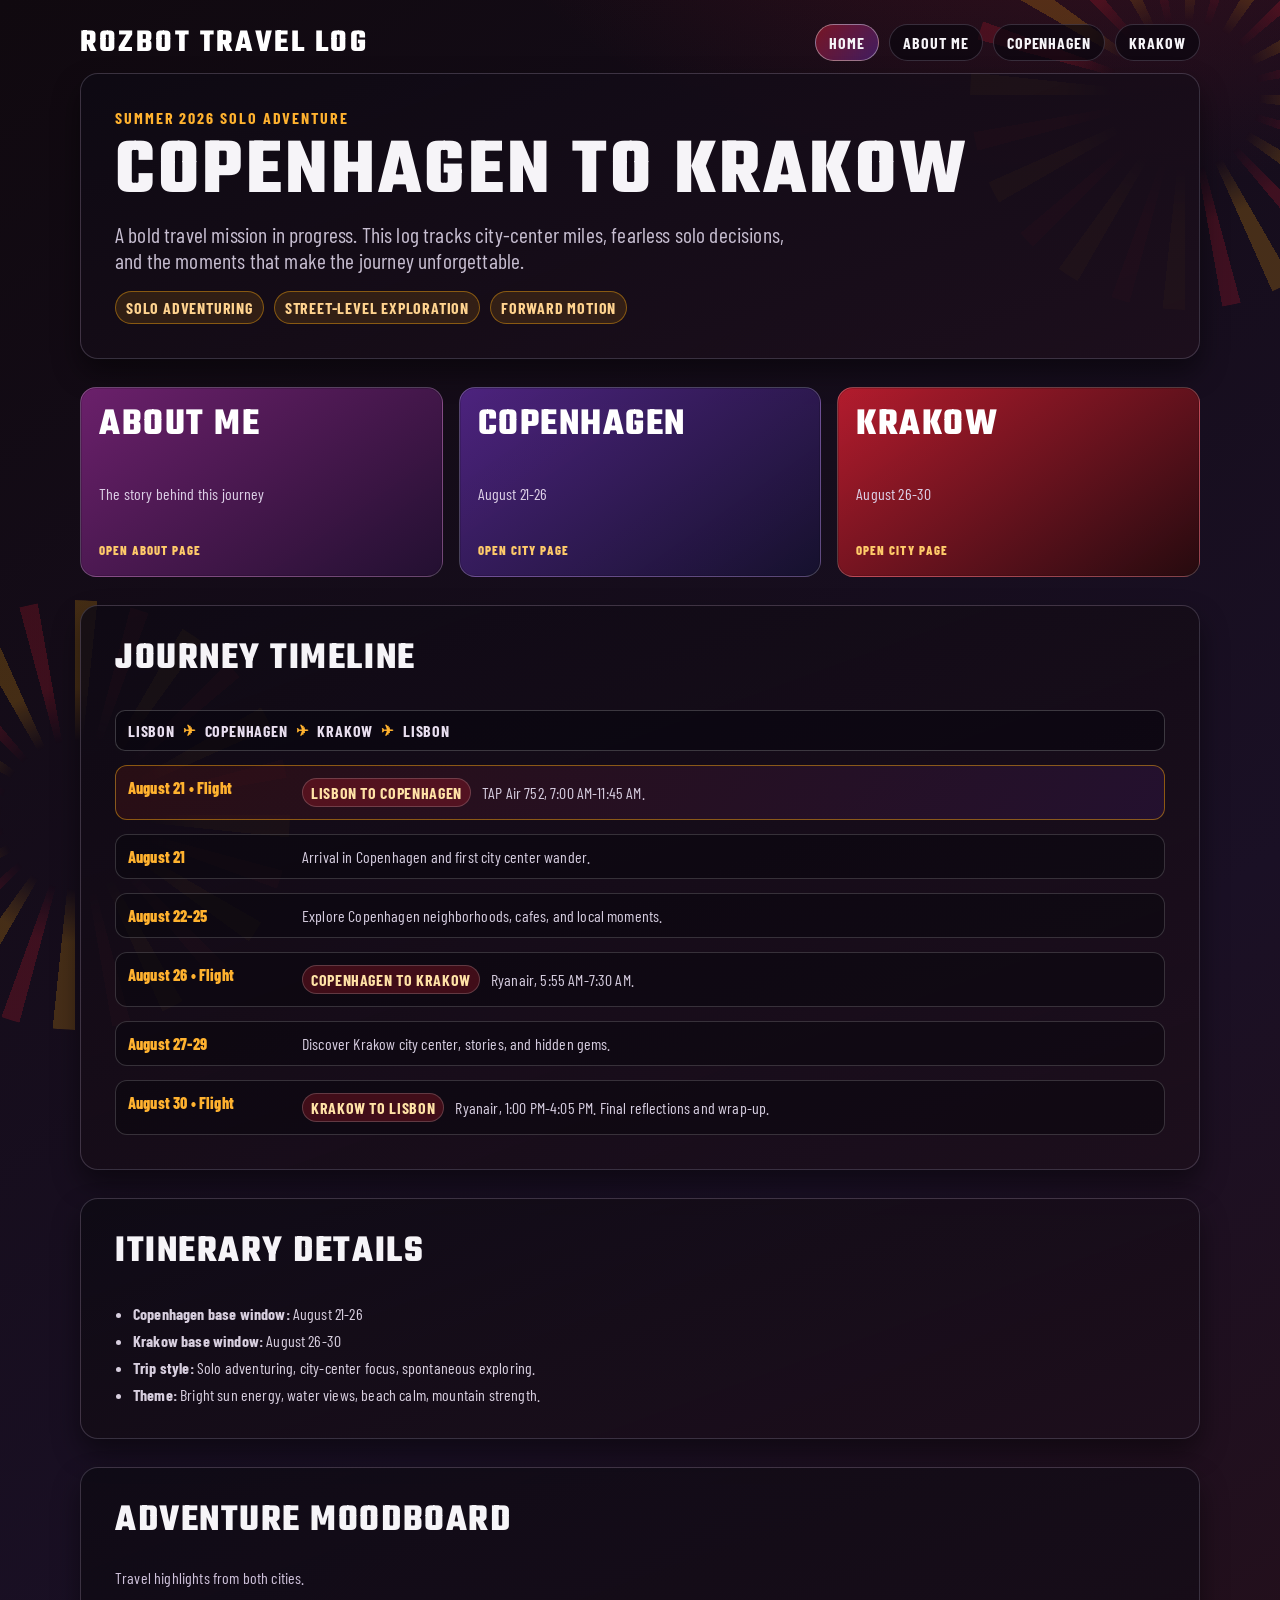
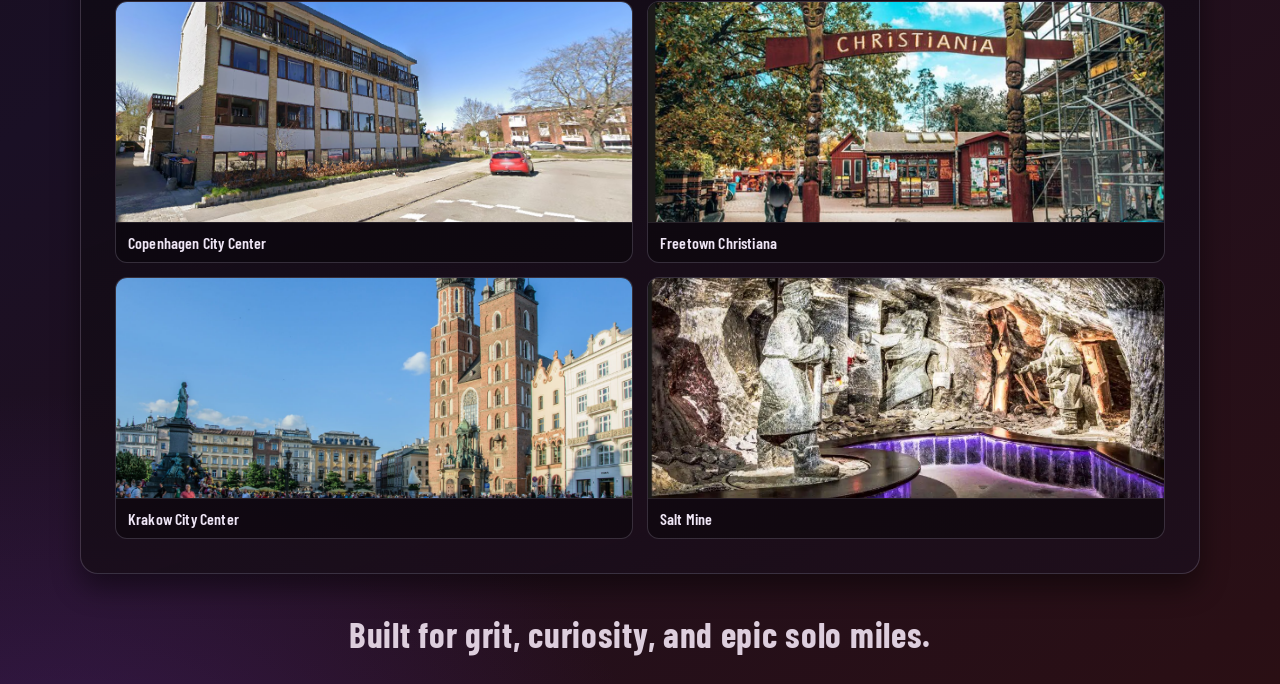
==== index.html @ 229a9524 "Initial commit" ====
<!doctype html>
<html lang="en">
<head>
	<meta charset="UTF-8" />
	<meta name="viewport" content="width=device-width, initial-scale=1.0" />
	<title>Solo Adventure Route: Copenhagen to Krakow</title>
	<link rel="preconnect" href="https://fonts.googleapis.com" />
	<link rel="preconnect" href="https://fonts.gstatic.com" crossorigin />
	<link href="https://fonts.googleapis.com/css2?family=Barlow+Condensed:wght@400;500;600;700&family=Teko:wght@500;700&display=swap" rel="stylesheet" />
	<link rel="stylesheet" href="styles.css" />
</head>
<body>
	<div class="bg-shape bg-shape-a"></div>
	<div class="bg-shape bg-shape-b"></div>

	<header class="site-header">
		<div class="brand">ROZBOT TRAVEL LOG</div>
		<nav>
			<a href="index.html" class="nav-link active">Home</a>
			<a href="about.html" class="nav-link">About Me</a>
			<a href="copenhagen.html" class="nav-link">Copenhagen</a>
			<a href="krakow.html" class="nav-link">Krakow</a>
		</nav>
	</header>

	<main class="container">
		<section class="hero reveal reveal-1">
			<p class="eyebrow">Summer 2026 Solo Adventure</p>
			<h1>Copenhagen to Krakow</h1>
			<p class="lead">
				A bold travel mission in progress. This log tracks city-center miles,
				fearless solo decisions, and the moments that make the journey unforgettable.
			</p>
			<div class="chip-row">
				<span class="chip">Solo Adventuring</span>
				<span class="chip">Street-Level Exploration</span>
				<span class="chip">Forward Motion</span>
			</div>
		</section>

		<section class="cards reveal reveal-2">
			<a class="city-card card-about" href="about.html">
				<h2>About Me</h2>
				<p>The story behind this journey</p>
				<span>Open about page</span>
			</a>
			<a class="city-card card-copenhagen" href="copenhagen.html">
				<h2>Copenhagen</h2>
				<p>August 21-26</p>
				<span>Open city page</span>
			</a>
			<a class="city-card card-krakow" href="krakow.html">
				<h2>Krakow</h2>
				<p>August 26-30</p>
				<span>Open city page</span>
			</a>
		</section>

		<section class="timeline reveal reveal-3">
			<h2>Journey Timeline</h2>
			<div class="plane-line" aria-hidden="true">
				<span>Lisbon</span>
				<span class="plane">✈</span>
				<span>Copenhagen</span>
				<span class="plane">✈</span>
				<span>Krakow</span>
				<span class="plane">✈</span>
				<span>Lisbon</span>
			</div>
			<ol>
				<li class="flight-event">
					<div class="date">August 21 • Flight</div>
					<div class="event">
						<span class="flight-pill">Lisbon to Copenhagen</span>
						TAP Air 752, 7:00 AM-11:45 AM.
					</div>
				</li>
				<li>
					<div class="date">August 21</div>
					<div class="event">Arrival in Copenhagen and first city center wander.</div>
				</li>
				<li>
					<div class="date">August 22-25</div>
					<div class="event">Explore Copenhagen neighborhoods, cafes, and local moments.</div>
				</li>
				<li>
					<div class="date">August 26 • Flight</div>
					<div class="event">
						<span class="flight-pill">Copenhagen to Krakow</span>
						Ryanair, 5:55 AM-7:30 AM.
					</div>
				</li>
				<li>
					<div class="date">August 27-29</div>
					<div class="event">Discover Krakow city center, stories, and hidden gems.</div>
				</li>
				<li>
					<div class="date">August 30 • Flight</div>
					<div class="event">
						<span class="flight-pill">Krakow to Lisbon</span>
						Ryanair, 1:00 PM-4:05 PM. Final reflections and wrap-up.
					</div>
				</li>
			</ol>
		</section>

		<section class="highlights reveal reveal-3">
			<h2>Itinerary Details</h2>
			<ul>
				<li><strong>Copenhagen base window:</strong> August 21-26</li>
				<li><strong>Krakow base window:</strong> August 26-30</li>
				<li><strong>Trip style:</strong> Solo adventuring, city-center focus, spontaneous exploring.</li>
				<li><strong>Theme:</strong> Bright sun energy, water views, beach calm, mountain strength.</li>
			</ul>
		</section>

		<section class="scenes reveal reveal-3">
			<h2>Adventure Moodboard</h2>
			<p class="photo-note">
				Travel highlights from both cities.
			</p>
			<div class="scene-grid">
				<figure class="scene-card">
					<img src="images/CopenhagenStreetView-2.png" alt="Copenhagen city center" />
					<figcaption>Copenhagen City Center</figcaption>
				</figure>
				<figure class="scene-card">
					<img src="images/CopenhagenChristiana.png" alt="Freetown Christiana" />
					<figcaption>Freetown Christiana</figcaption>
				</figure>
				<figure class="scene-card">
					<img src="images/KrakowCityCenter.png" alt="Krakow city center" />
					<figcaption>Krakow City Center</figcaption>
				</figure>
				<figure class="scene-card">
					<img src="images/krakowSaltMine.png" alt="Krakow salt mine" />
					<figcaption>Salt Mine</figcaption>
				</figure>
			</div>
		</section>
	</main>

	<footer class="site-footer">
		<p>Built for grit, curiosity, and epic solo miles.</p>
	</footer>
</body>
</html>
---- styles.css ----
:root {
  --bg-1: #10090f;
  --bg-2: #1a1025;
  --bg-3: #2a0f14;
  --ink: #f6f4f8;
  --muted: #c8bfd2;
  --accent-red: #cf1f31;
  --accent-purple: #5d2a9b;
  --accent-gold: #f2a30f;
  --panel: rgba(14, 10, 20, 0.84);
  --panel-2: rgba(29, 15, 28, 0.9);
  --border: rgba(234, 218, 255, 0.18);
  --shadow: rgba(0, 0, 0, 0.45);
}

* {
  box-sizing: border-box;
}

body {
  margin: 0;
  font-family: "Barlow Condensed", "Segoe UI", sans-serif;
  color: var(--ink);
  background:
    radial-gradient(1100px 700px at 85% -10%, rgba(207, 31, 49, 0.24), transparent 60%),
    radial-gradient(1000px 700px at 5% 105%, rgba(93, 42, 155, 0.35), transparent 58%),
    linear-gradient(145deg, var(--bg-1), var(--bg-2) 55%, var(--bg-3));
  min-height: 100vh;
  overflow-x: hidden;
  letter-spacing: 0.01em;
  scroll-behavior: smooth;
}

body::before,
body::after {
  content: "";
  position: fixed;
  width: 430px;
  height: 430px;
  z-index: -1;
  opacity: 0.34;
  border-radius: 50%;
  background:
    repeating-conic-gradient(
      from 0deg,
      rgba(242, 163, 15, 0.65) 0deg 6deg,
      rgba(242, 163, 15, 0) 6deg 15deg,
      rgba(207, 31, 49, 0.65) 15deg 20deg,
      rgba(93, 42, 155, 0) 20deg 30deg
    );
  mask-image: radial-gradient(circle at center, transparent 0 24%, #000 42%);
  animation: spinSpiral 24s linear infinite;
}

body::before {
  top: -120px;
  right: -120px;
}

body::after {
  left: -140px;
  bottom: -130px;
  animation-duration: 28s;
  animation-direction: reverse;
}

.bg-shape {
  display: none;
}

.site-header {
  width: min(1120px, 92%);
  margin: 24px auto 12px;
  display: flex;
  justify-content: space-between;
  align-items: center;
  gap: 16px;
}

.brand {
  font-family: "Teko", Impact, sans-serif;
  font-size: 2rem;
  line-height: 1;
  letter-spacing: 0.08em;
  font-weight: 700;
  color: #fff;
  text-transform: uppercase;
}

nav {
  display: flex;
  gap: 10px;
  flex-wrap: wrap;
}

.nav-link {
  text-decoration: none;
  color: var(--ink);
  border: 1px solid var(--border);
  background: rgba(10, 7, 15, 0.7);
  padding: 8px 13px;
  border-radius: 999px;
  font-weight: 700;
  text-transform: uppercase;
  letter-spacing: 0.06em;
  transition: border-color 0.2s ease, background-color 0.2s ease;
}

.nav-link.active,
.nav-link:hover {
  background: linear-gradient(130deg, rgba(207, 31, 49, 0.5), rgba(93, 42, 155, 0.55));
  border-color: rgba(255, 255, 255, 0.4);
}

.container {
  width: min(1120px, 92%);
  margin: 12px auto 40px;
  display: grid;
  gap: 28px;
}

.hero,
.timeline,
.photo-grid,
.highlights,
.scenes {
  border: 1px solid var(--border);
  background: linear-gradient(160deg, var(--panel), var(--panel-2));
  border-radius: 18px;
  padding: clamp(18px, 3vw, 34px);
  box-shadow: 0 14px 28px var(--shadow);
}

.eyebrow {
  display: inline-block;
  margin: 0 0 8px;
  font-weight: 700;
  text-transform: uppercase;
  letter-spacing: 0.12em;
  color: #ffb22f;
}

h1,
h2 {
  font-family: "Teko", Impact, sans-serif;
  text-transform: uppercase;
  letter-spacing: 0.04em;
  margin-top: 0;
}

h1 {
  font-size: clamp(2.5rem, 7vw, 5rem);
  line-height: 0.95;
  margin-bottom: 10px;
}

h2 {
  font-size: clamp(1.8rem, 4vw, 2.4rem);
  line-height: 1;
}

.lead {
  margin: 0;
  font-size: clamp(1.1rem, 2vw, 1.35rem);
  max-width: 68ch;
  color: var(--muted);
}

.jump-row {
  margin: 14px 0 0;
}

.jump-link {
  display: inline-block;
  text-decoration: none;
  text-transform: uppercase;
  letter-spacing: 0.06em;
  font-weight: 800;
  color: #ffe2a6;
  border: 1px solid rgba(255, 255, 255, 0.26);
  background: linear-gradient(130deg, rgba(207, 31, 49, 0.52), rgba(93, 42, 155, 0.58));
  border-radius: 999px;
  padding: 8px 14px;
  transition: transform 0.2s ease, box-shadow 0.2s ease;
}

.jump-link:hover {
  transform: translateY(-2px);
  box-shadow: 0 8px 18px rgba(0, 0, 0, 0.35);
}

.chip-row {
  margin-top: 18px;
  display: flex;
  flex-wrap: wrap;
  gap: 10px;
}

.chip {
  border: 1px solid rgba(242, 163, 15, 0.45);
  background: rgba(242, 163, 15, 0.13);
  color: #ffd38f;
  padding: 6px 10px;
  border-radius: 999px;
  font-weight: 700;
  text-transform: uppercase;
  letter-spacing: 0.05em;
}

.cards {
  display: grid;
  grid-template-columns: repeat(auto-fit, minmax(220px, 1fr));
  gap: 16px;
}

.city-card {
  border-radius: 16px;
  min-height: 190px;
  padding: 18px;
  text-decoration: none;
  color: #fff;
  border: 1px solid rgba(255, 255, 255, 0.2);
  display: grid;
  align-content: space-between;
  transition: transform 0.22s ease, box-shadow 0.22s ease;
  box-shadow: inset 0 0 0 1px rgba(0, 0, 0, 0.15);
}

.city-card h2,
.city-card p {
  margin: 0;
}

.city-card p {
  color: #ddd0e7;
}

.city-card span {
  font-weight: 800;
  text-transform: uppercase;
  letter-spacing: 0.08em;
  font-size: 0.8rem;
  color: #ffcb6a;
}

.card-copenhagen {
  background: linear-gradient(145deg, rgba(93, 42, 155, 0.78), rgba(22, 18, 48, 0.88));
}

.card-krakow {
  background: linear-gradient(145deg, rgba(207, 31, 49, 0.85), rgba(39, 10, 14, 0.92));
}

.card-about {
  background: linear-gradient(145deg, rgba(122, 36, 122, 0.86), rgba(37, 16, 51, 0.92));
}

.city-card:hover {
  transform: translateY(-4px);
  box-shadow: 0 14px 26px rgba(0, 0, 0, 0.35);
}

.timeline ol {
  list-style: none;
  margin: 0;
  padding: 0;
  display: grid;
  gap: 14px;
}

.plane-line {
  display: flex;
  flex-wrap: wrap;
  align-items: center;
  gap: 8px;
  margin: 0 0 14px;
  padding: 10px 12px;
  border: 1px solid rgba(255, 255, 255, 0.2);
  border-radius: 10px;
  background: rgba(7, 5, 12, 0.5);
  color: #e8deef;
  font-weight: 700;
  text-transform: uppercase;
  letter-spacing: 0.05em;
}

.plane {
  color: #ffb22f;
  font-size: 0.95rem;
}

.flight-event {
  border-color: rgba(242, 163, 15, 0.5) !important;
  background: linear-gradient(120deg, rgba(70, 20, 20, 0.45), rgba(52, 21, 72, 0.45)) !important;
}

.flight-pill {
  display: inline-block;
  margin-right: 8px;
  padding: 4px 8px;
  border-radius: 999px;
  background: rgba(207, 31, 49, 0.26);
  border: 1px solid rgba(255, 255, 255, 0.18);
  color: #ffe2a6;
  font-weight: 700;
  text-transform: uppercase;
  letter-spacing: 0.04em;
}

.timeline li {
  display: grid;
  grid-template-columns: 160px 1fr;
  gap: 14px;
  border: 1px solid rgba(255, 255, 255, 0.17);
  background: rgba(8, 6, 12, 0.5);
  border-radius: 12px;
  padding: 12px;
}

.date {
  font-weight: 800;
  color: #ffb22f;
}

.event {
  color: #d6cde0;
}

.gallery,
.scene-grid {
  display: grid;
  grid-template-columns: repeat(3, minmax(0, 1fr));
  gap: 14px;
}

figure {
  margin: 0;
  border-radius: 12px;
  overflow: hidden;
  border: 1px solid var(--border);
  background: rgba(0, 0, 0, 0.35);
}

img {
  display: block;
  width: 100%;
  height: 250px;
  object-fit: cover;
  background: linear-gradient(130deg, #35213d, #1e132b);
}

figcaption {
  padding: 10px 12px;
  font-weight: 600;
  color: #efe6f6;
}

figure.empty-photo::before {
  content: "Add your city-center photo here";
  display: grid;
  place-items: center;
  min-height: 250px;
  padding: 18px;
  text-align: center;
  color: #e8d5fa;
  background: repeating-linear-gradient(
    45deg,
    #26182f,
    #26182f 12px,
    #311e39 12px,
    #311e39 24px
  );
  font-weight: 700;
}

.photo-note {
  margin-top: -4px;
  margin-bottom: 14px;
  color: #cfc2db;
}

.highlights ul {
  margin: 0;
  padding-left: 18px;
  display: grid;
  gap: 8px;
  color: #d8cfdf;
}

.itinerary-block {
  border-color: rgba(255, 178, 47, 0.35);
}

.itinerary-days {
  display: grid;
  grid-template-columns: repeat(2, minmax(0, 1fr));
  gap: 12px;
}

.itinerary-day {
  border: 1px solid rgba(255, 255, 255, 0.16);
  border-radius: 10px;
  background: rgba(6, 4, 10, 0.45);
  padding: 12px;
}

.itinerary-day h3 {
  margin: 0 0 8px;
  color: #ffb22f;
  font-family: "Teko", Impact, sans-serif;
  font-size: 1.5rem;
  line-height: 1;
  text-transform: uppercase;
  letter-spacing: 0.04em;
}

.itinerary-day ul {
  margin: 0;
  padding-left: 18px;
  display: grid;
  gap: 6px;
  color: #d8cfdf;
}

.personal-note-block {
  border-color: rgba(255, 178, 47, 0.42);
}

.personal-note {
  display: grid;
  gap: 12px;
}

.personal-note p {
  margin: 0;
  color: #d9d0e2;
  line-height: 1.5;
  font-size: 1.05rem;
}

.scene-card {
  position: relative;
}

.scene-card img {
  height: 220px;
}

.scene-grid {
  grid-template-columns: repeat(2, minmax(0, 1fr));
}

.scene-card figcaption {
  border-top: 1px solid rgba(255, 255, 255, 0.1);
}

.site-footer {
  width: min(1120px, 92%);
  margin: 0 auto 30px;
  text-align: center;
  font-weight: 700;
  color: #ddcedd;
}

.site-footer p {
  margin: 0;
  font-size: clamp(1.35rem, 3.2vw, 2.2rem);
  line-height: 1.15;
  letter-spacing: 0.02em;
}

.memorial-block {
  border-color: rgba(255, 178, 47, 0.44);
}

.fear-block {
  border-color: rgba(255, 178, 47, 0.35);
}

.fear-layout {
  display: grid;
  grid-template-columns: minmax(240px, 420px) 1fr;
  gap: 14px;
  align-items: center;
}

.fear-photo {
  margin: 0;
  border-radius: 12px;
  overflow: hidden;
  border: 1px solid rgba(255, 255, 255, 0.16);
  background: rgba(5, 4, 10, 0.55);
}

.fear-photo img {
  width: 100%;
  height: 320px;
  object-fit: contain;
  object-position: center;
  display: block;
}

.fear-note h2 {
  margin: 0 0 8px;
}

.fear-note p {
  margin: 0 0 10px;
  color: #d9d0e2;
  line-height: 1.5;
  font-size: 1.05rem;
}

.fear-note p:last-child {
  margin-bottom: 0;
}

.memorial-grid {
  display: grid;
  grid-template-columns: repeat(3, minmax(0, 1fr));
  gap: 14px;
}

.angel-card {
  border: 1px solid rgba(255, 255, 255, 0.14);
  background: rgba(8, 5, 14, 0.55);
  border-radius: 12px;
  padding: 12px;
}

.angel-photo {
  margin: 0;
  border-radius: 10px;
  overflow: hidden;
  border: 1px solid rgba(255, 255, 255, 0.12);
}

.angel-photo img {
  width: 100%;
  height: 280px;
  object-fit: contain;
  object-position: center;
  background: #1f1524;
  display: block;
}

.angel-card h3 {
  margin: 10px 0 8px;
  color: #ffcf89;
  font-family: "Teko", Impact, sans-serif;
  font-size: 1.5rem;
  letter-spacing: 0.04em;
  text-transform: uppercase;
}

.angel-card p {
  margin: 0;
  color: #d9d0e2;
  line-height: 1.45;
  font-size: 1.05rem;
}

.memorial-block .photo-note {
  font-size: 1.05rem;
}

.tattoo-story {
  margin-top: 16px;
  display: grid;
  grid-template-columns: minmax(220px, 320px) 1fr;
  gap: 14px;
  align-items: start;
}

.tattoo-photo img {
  height: 340px;
}

.tattoo-note {
  border: 1px solid rgba(255, 255, 255, 0.14);
  background: rgba(4, 3, 8, 0.45);
  border-radius: 12px;
  padding: 14px;
  max-width: 640px;
  justify-self: start;
}

.tattoo-note h3 {
  margin: 0 0 8px;
  color: #ffcf89;
  font-family: "Teko", Impact, sans-serif;
  font-size: 1.6rem;
  text-transform: uppercase;
  letter-spacing: 0.04em;
}

.tattoo-note p {
  margin: 0 0 10px;
  color: #d9d0e2;
  line-height: 1.5;
}

.tattoo-note p:last-child {
  margin-bottom: 0;
}

.collage-block {
  border-color: rgba(255, 178, 47, 0.35);
}

.paper-collage {
  position: relative;
  min-height: 620px;
  width: min(100%, 860px);
  margin: 0 auto;
  border-radius: 14px;
  border: 1px solid rgba(255, 255, 255, 0.16);
  background:
    linear-gradient(165deg, rgba(247, 234, 214, 0.92), rgba(225, 204, 175, 0.9));
  box-shadow: inset 0 0 0 1px rgba(90, 65, 38, 0.2);
  overflow: hidden;
}

.cutout {
  position: absolute;
  margin: 0;
  width: 200px;
  padding: 7px 7px 20px;
  background: #f9f8f3;
  border: 1px solid rgba(45, 30, 18, 0.22);
  box-shadow: 0 10px 20px rgba(0, 0, 0, 0.28);
}

.cutout img {
  width: 100%;
  height: 150px;
  object-fit: contain;
  background: #e6ded0;
  display: block;
  border: 1px solid rgba(23, 18, 14, 0.16);
}

.c1 { top: 18px; left: 26px; transform: rotate(-8deg); }
.c3 { top: 16px; left: 228px; transform: rotate(5deg); }
.c10 { top: 28px; left: 430px; transform: rotate(-5deg); }
.c5 { top: 24px; left: 620px; transform: rotate(4deg); }

.c7 { top: 208px; left: 56px; transform: rotate(7deg); }
.c8 { top: 198px; left: 258px; transform: rotate(-6deg); }
.c9 { top: 186px; left: 456px; transform: rotate(6deg); }
.c11 { top: 200px; left: 650px; transform: rotate(-4deg); }

.c12 { top: 390px; left: 72px; transform: rotate(-7deg); }
.c13 { top: 376px; left: 280px; transform: rotate(5deg); }
.c14 { top: 388px; left: 486px; transform: rotate(-4deg); }
.c15 { top: 390px; right: 18px; transform: rotate(4deg); }

.map-panel {
  border: 1px solid rgba(255, 255, 255, 0.18);
  border-radius: 12px;
  padding: 12px;
  background: linear-gradient(155deg, rgba(11, 10, 21, 0.85), rgba(24, 10, 27, 0.82));
}

.map-canvas {
  position: relative;
  min-height: 640px;
  border-radius: 10px;
  border: 1px solid rgba(255, 255, 255, 0.12);
  overflow: hidden;
  background: linear-gradient(165deg, #f6efe2, #e8dbc7);
}

.map-canvas::before {
  content: "";
}

.map-note {
  margin: 10px 2px 0;
  color: #d8cfdf;
  font-weight: 600;
}

.legend-pin {
  display: inline-block;
  margin-left: 10px;
  margin-right: 4px;
  font-size: 1.05rem;
}

.legend-pin:first-child {
  margin-left: 0;
}

.legend-pin.visited {
  filter: hue-rotate(0deg) saturate(1.2);
}

.legend-pin.upcoming {
  filter: hue-rotate(200deg) saturate(1.2);
}

.pin-marker {
  font-size: 1.25rem;
  line-height: 1;
}

.pin-marker .pin-glyph {
  display: inline-block;
  transform: translateY(-1px);
  text-shadow: 0 2px 7px rgba(0, 0, 0, 0.35);
}

.pin-marker.visited {
  filter: hue-rotate(0deg) saturate(1.15);
}

.pin-marker.upcoming {
  filter: hue-rotate(200deg) saturate(1.15);
}

.country-label {
  background: transparent;
  border: none;
}

.country-label span {
  color: #2f243a;
  font-size: 0.92rem;
  font-weight: 700;
  letter-spacing: 0.02em;
  text-shadow: 0 1px 1px rgba(255, 255, 255, 0.85);
  white-space: nowrap;
}

.leaflet-container {
  font-family: "Barlow Condensed", "Segoe UI", sans-serif;
}

.leaflet-popup-content-wrapper,
.leaflet-popup-tip {
  background: rgba(18, 12, 27, 0.96);
  color: #f7f2ff;
  border: 1px solid rgba(255, 255, 255, 0.2);
}

.map-canvas::before {
  content: "Europe Schengen Focus";
  position: absolute;
  top: 10px;
  left: 12px;
  z-index: 500;
  color: rgba(255, 255, 255, 0.84);
  font-weight: 800;
  text-transform: uppercase;
  letter-spacing: 0.08em;
  text-shadow: 0 1px 4px rgba(0, 0, 0, 0.6);
}

.map-list {
  margin: 14px 0 0;
  padding-left: 18px;
  display: grid;
  gap: 8px;
  color: #d8cfdf;
}

.reveal {
  opacity: 0;
  transform: translateY(16px);
  animation: revealUp 0.65s ease forwards;
}

.reveal-1 { animation-delay: 0.08s; }
.reveal-2 { animation-delay: 0.22s; }
.reveal-3 { animation-delay: 0.38s; }

@keyframes revealUp {
  to {
    opacity: 1;
    transform: translateY(0);
  }
}

@keyframes spinSpiral {
  from { transform: rotate(0deg); }
  to { transform: rotate(360deg); }
}

@media (max-width: 800px) {
  .cards,
  .gallery,
  .scene-grid {
    grid-template-columns: 1fr;
  }

  .itinerary-days {
    grid-template-columns: 1fr;
  }

  .timeline li {
    grid-template-columns: 1fr;
  }

  .memorial-grid,
  .fear-layout,
  .tattoo-story {
    grid-template-columns: 1fr;
  }

  .paper-collage {
    min-height: auto;
    display: grid;
    grid-template-columns: repeat(2, minmax(0, 1fr));
    gap: 12px;
    padding: 12px;
  }

  .cutout {
    position: static;
    width: auto;
    transform: none;
  }

  .cutout img {
    height: 170px;
  }

  .fear-photo img {
    height: auto;
    max-height: 380px;
  }

  .angel-photo img {
    height: 260px;
  }

  .tattoo-photo img {
    height: 260px;
  }

  .map-canvas {
    min-height: 500px;
  }

  .site-header {
    align-items: flex-start;
    flex-direction: column;
  }
}

@media (max-width: 520px) {
  .paper-collage {
    grid-template-columns: 1fr;
  }
}
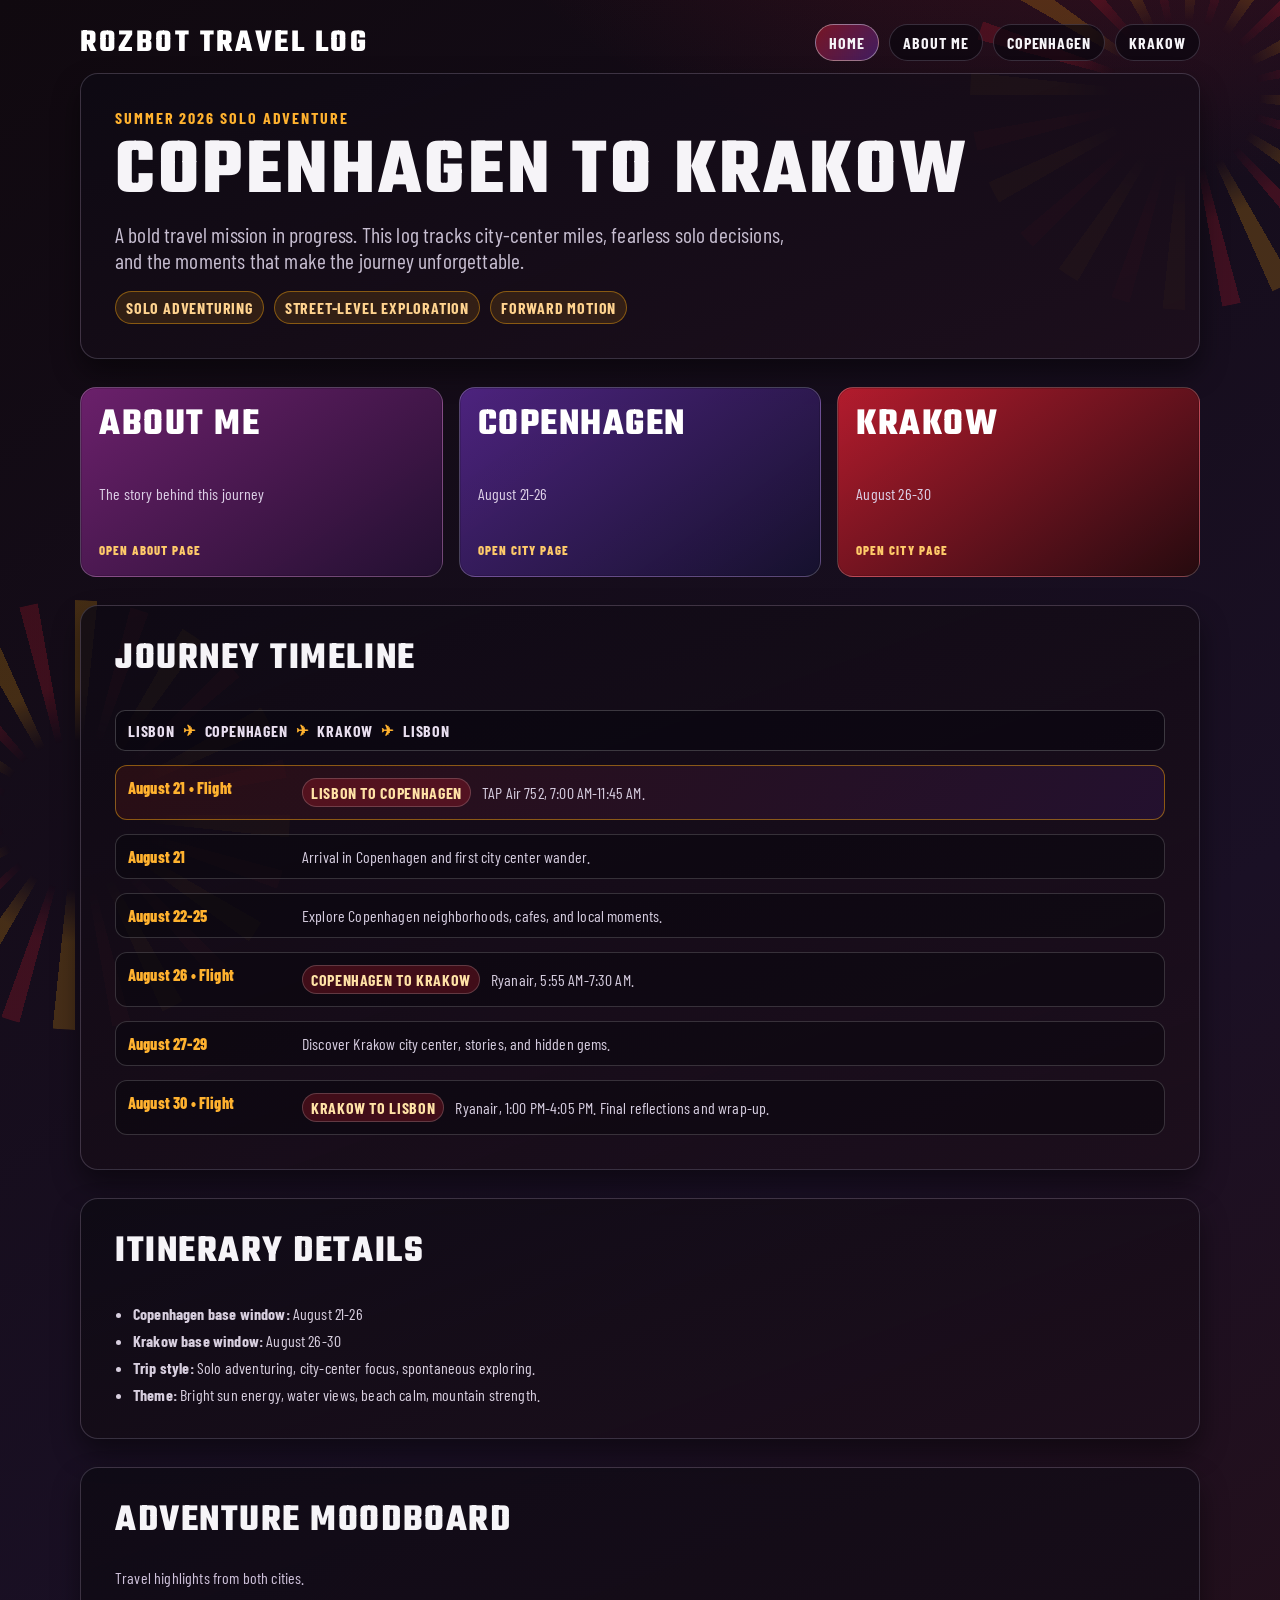
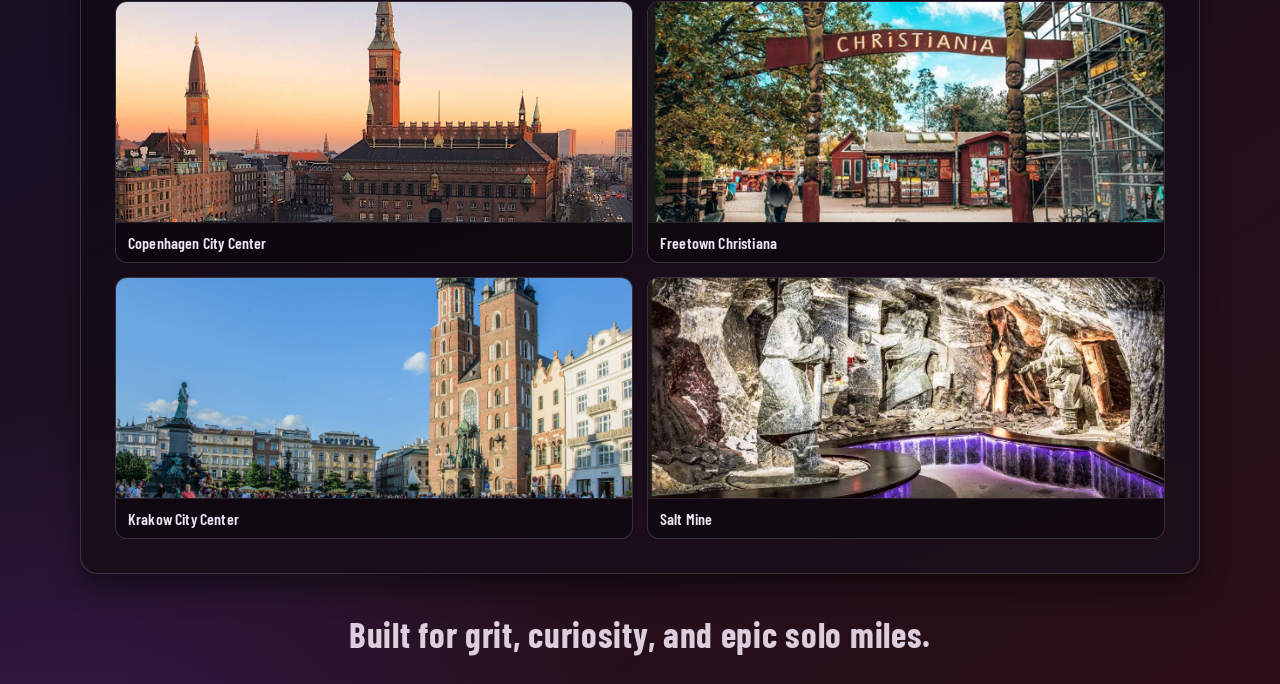
==== commit add8d831: "swapped home page pic of copenhagen" ====
--- a/index.html
+++ b/index.html
@@ -121,7 +121,7 @@
 			</p>
 			<div class="scene-grid">
 				<figure class="scene-card">
-					<img src="images/CopenhagenStreetView-2.png" alt="Copenhagen city center" />
+					<img src="images/copenhagenCityHall.png" alt="Copenhagen city center" />
 					<figcaption>Copenhagen City Center</figcaption>
 				</figure>
 				<figure class="scene-card">
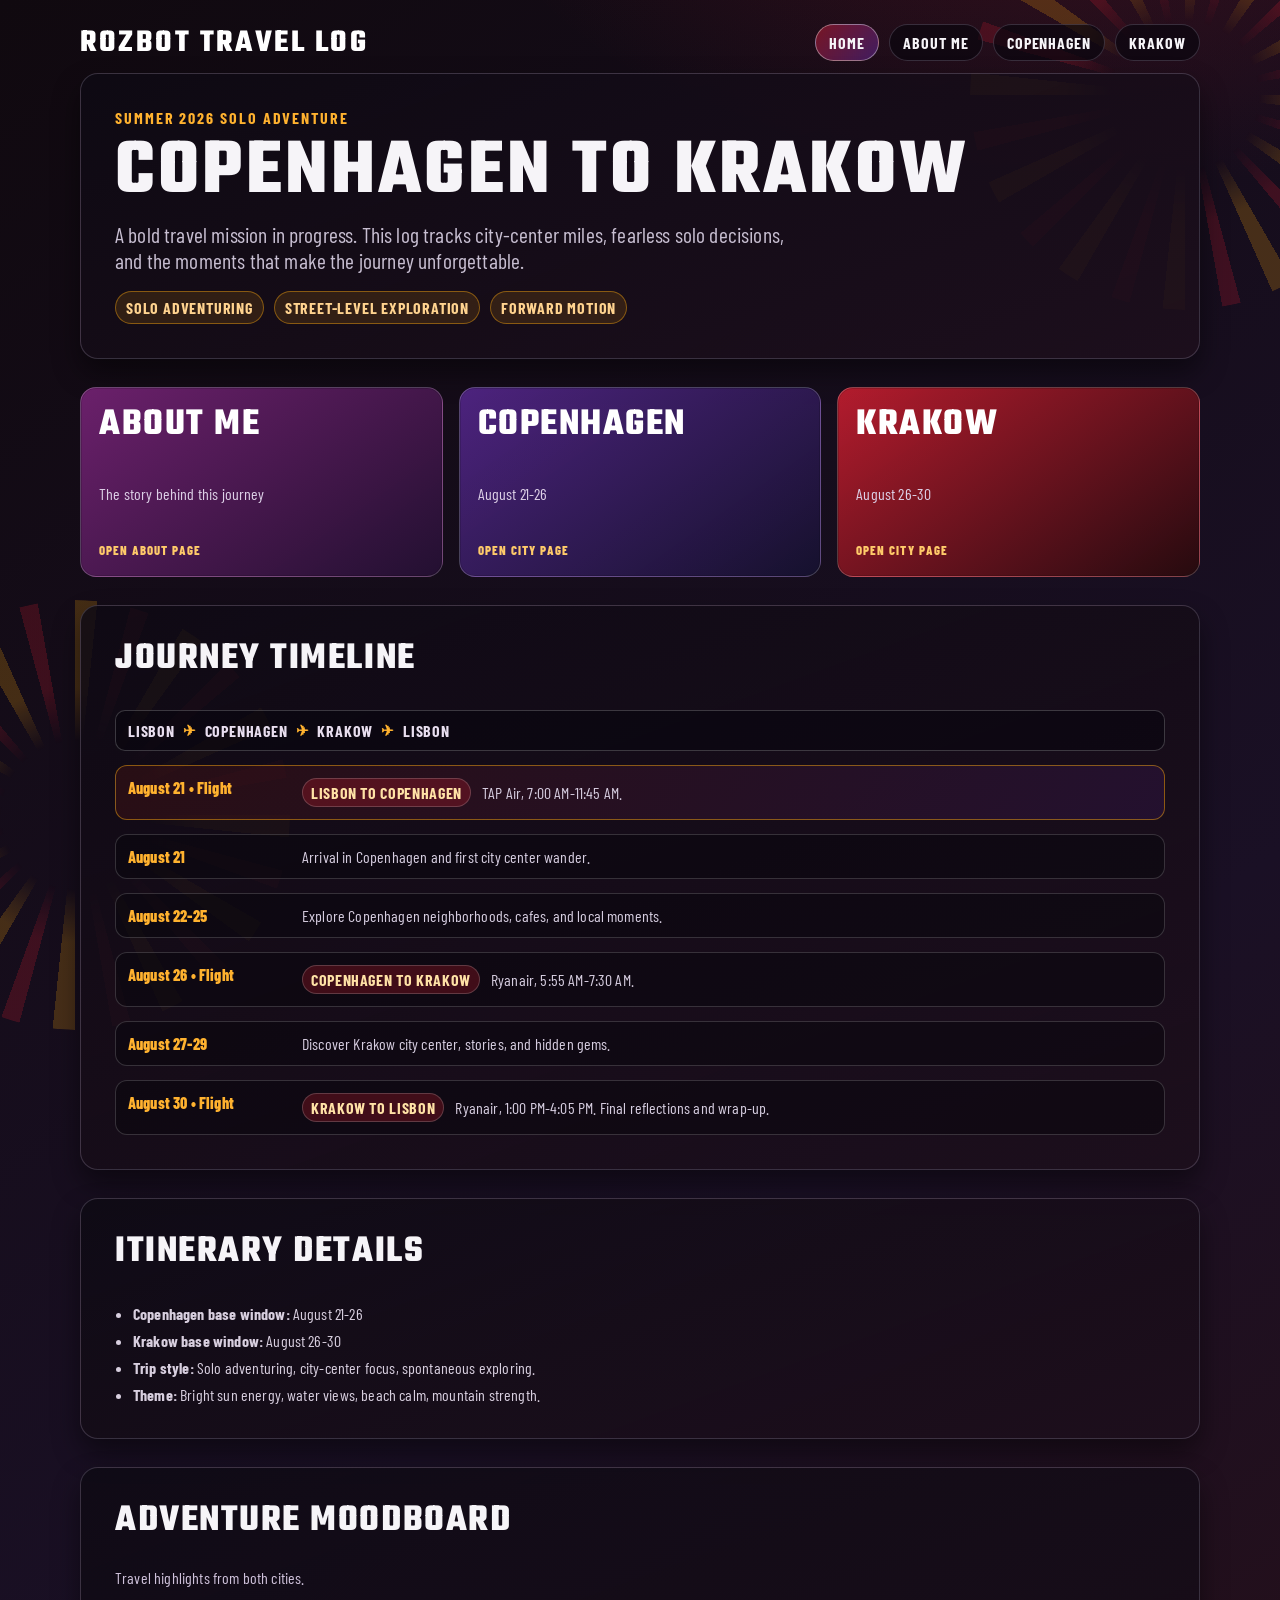
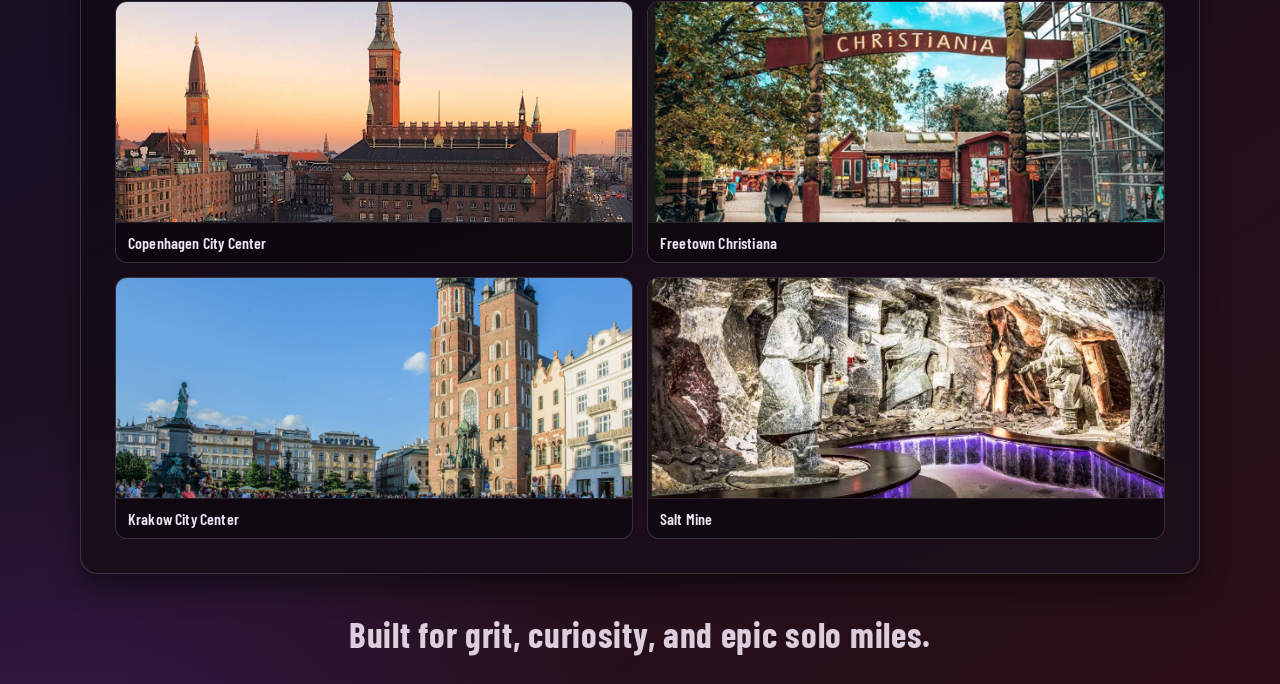
==== commit 90c19a9a: "remove flight number" ====
--- a/index.html
+++ b/index.html
@@ -72,7 +72,7 @@
 					<div class="date">August 21 • Flight</div>
 					<div class="event">
 						<span class="flight-pill">Lisbon to Copenhagen</span>
-						TAP Air 752, 7:00 AM-11:45 AM.
+						TAP Air, 7:00 AM-11:45 AM.
 					</div>
 				</li>
 				<li>
